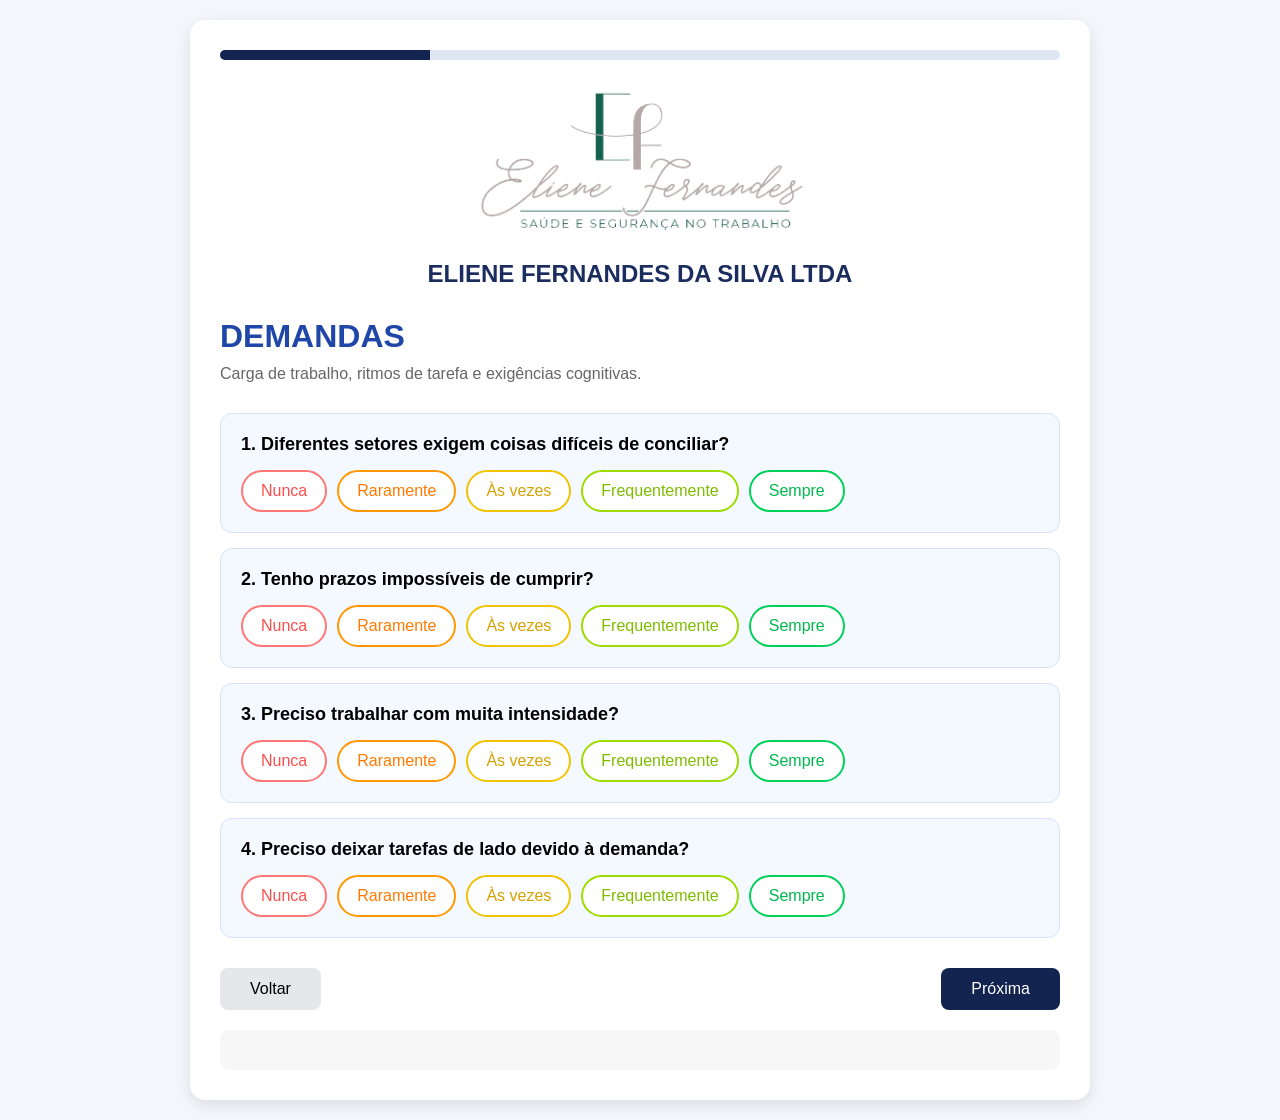
==== index.html @ 7eabae50 "mudando nome index" ====
<!DOCTYPE html>
<html lang="pt-br">
<head>
<meta charset="UTF-8">
<meta name="viewport" content="width=device-width, initial-scale=1.0">
<title>Questionário Psicossocial</title>
<link rel="stylesheet" href="style.css">

</head>
<body>

<div class="container">

<div class="progress">
<div class="progress-bar" id="progressBar"></div>
</div>
<img src="logo.png" alt="">

<div class="logo-area">
<h2>ELIENE FERNANDES DA SILVA LTDA</h2>
</div>

<form id="quizForm">

<!------------------------------------------------------- Página 1 --------------------------------------------------------------------------------->
<div class="step">

<h1 class="section-title">DEMANDAS</h1>
<p class="subtitle">Carga de trabalho, ritmos de tarefa e exigências cognitivas.</p>

<div id="questions1"></div>

</div>

<!------------------------------------------------------- Página 2 ---------------------------------------------------------------------------------->
<div class="step hidden">

<h1 class="section-title">CONTROLE</h1>
<p class="subtitle">Autonomia do trabalhador.</p>

<div id="questions2"></div>

</div>

<!-------------------------------------------------------- Página 3 --------------------------------------------------------------------------------->
<div class="step hidden">

<h1 class="section-title">APOIO DA GESTÃO</h1>
<p class="subtitle">Suporte da liderança.</p>

<div id="questions3"></div>

</div>

<!--------------------------------------------------------- Página 4 --------------------------------------------------------------------------------->
<div class="step hidden">

<h1 class="section-title">SUPORTE DOS COLEGAS</h1>
<p class="subtitle">Relacionamento com colegas.</p>

<div id="questions4"></div>

</div>

</form>

<div class="buttons">

<button class="btn-back" onclick="voltar()">Voltar</button>

<button class="btn-next" onclick="proximo()">Próxima</button>

</div>

<div id="resultado"></div>

</div>      
<script src="script.js"></script>
</body>
</html>
---- style.css ----
*{
margin:0;
padding:0;
box-sizing:border-box;
font-family:Arial, sans-serif;
}

img{
    width: 350px;
    display: block;
    margin-right: auto;
    margin-left: auto;
}

body{
background:#f3f6fb;
padding:20px;
}

.container{
max-width:900px;
margin:auto;
background:#fff;
padding:30px;
border-radius:15px;
box-shadow:0 5px 15px rgba(0,0,0,.1);
}

.progress{
height:10px;
background:#dfe6f3;
border-radius:50px;
overflow:hidden;
margin-bottom:25px;
}

.progress-bar{
height:100%;
width:25%;
background:#12244f;
transition:.4s;
}

.logo-area{
text-align:center;
margin-bottom:30px;
}

.logo-area h2{
color:#1b2d5f;
margin-top:10px;
}

.section-title{
font-size:32px;
font-weight:bold;
color:#2047a8;
margin-bottom:10px;
}

.subtitle{
color:#666;
margin-bottom:30px;
}

.question-card{
background:#f4f8ff;
border:1px solid #d6e2ff;
padding:20px;
border-radius:12px;
margin-bottom:15px;
}

.question{
font-size:18px;
font-weight:600;
margin-bottom:15px;
}

.options{
display:flex;
flex-wrap:wrap;
gap:10px;
}

.option{
padding:10px 18px;
border-radius:50px;
cursor:pointer;
border:2px solid;
background:white;
transition:.3s;
}

.option:hover{
transform:scale(1.05);
}

.nunca{
color:#ff4d4d;
border-color:#ff7777;
}

.raramente{
color:#ff7a00;
border-color:#ff9800;
}

.asvezes{
color:#d4a100;
border-color:#f0c400;
}

.freq{
color:#7ebc00;
border-color:#9edb00;
}

.sempre{
color:#00b84f;
border-color:#00d15a;
}

.selected{
color:white !important;
}

.nunca.selected{
background:#ff5252;
}

.raramente.selected{
background:#ff8c00;
}

.asvezes.selected{
background:#ffc107;
}

.freq.selected{
background:#8bc34a; 
}

.sempre.selected{
background:#00c853;
}

.buttons{
display:flex;
justify-content:space-between;
margin-top:30px;
}

button{
padding:12px 30px;
border:none;
border-radius:8px;
cursor:pointer;
font-size:16px;
}

.btn-back{
background:#e5e7eb;
}

.btn-next{
background:#12244f;
color:white;
}

.hidden{
display:none;
}

#resultado{
white-space:pre-wrap;
background:#f7f7f7;
padding:20px;
border-radius:10px;
margin-top:20px;
}
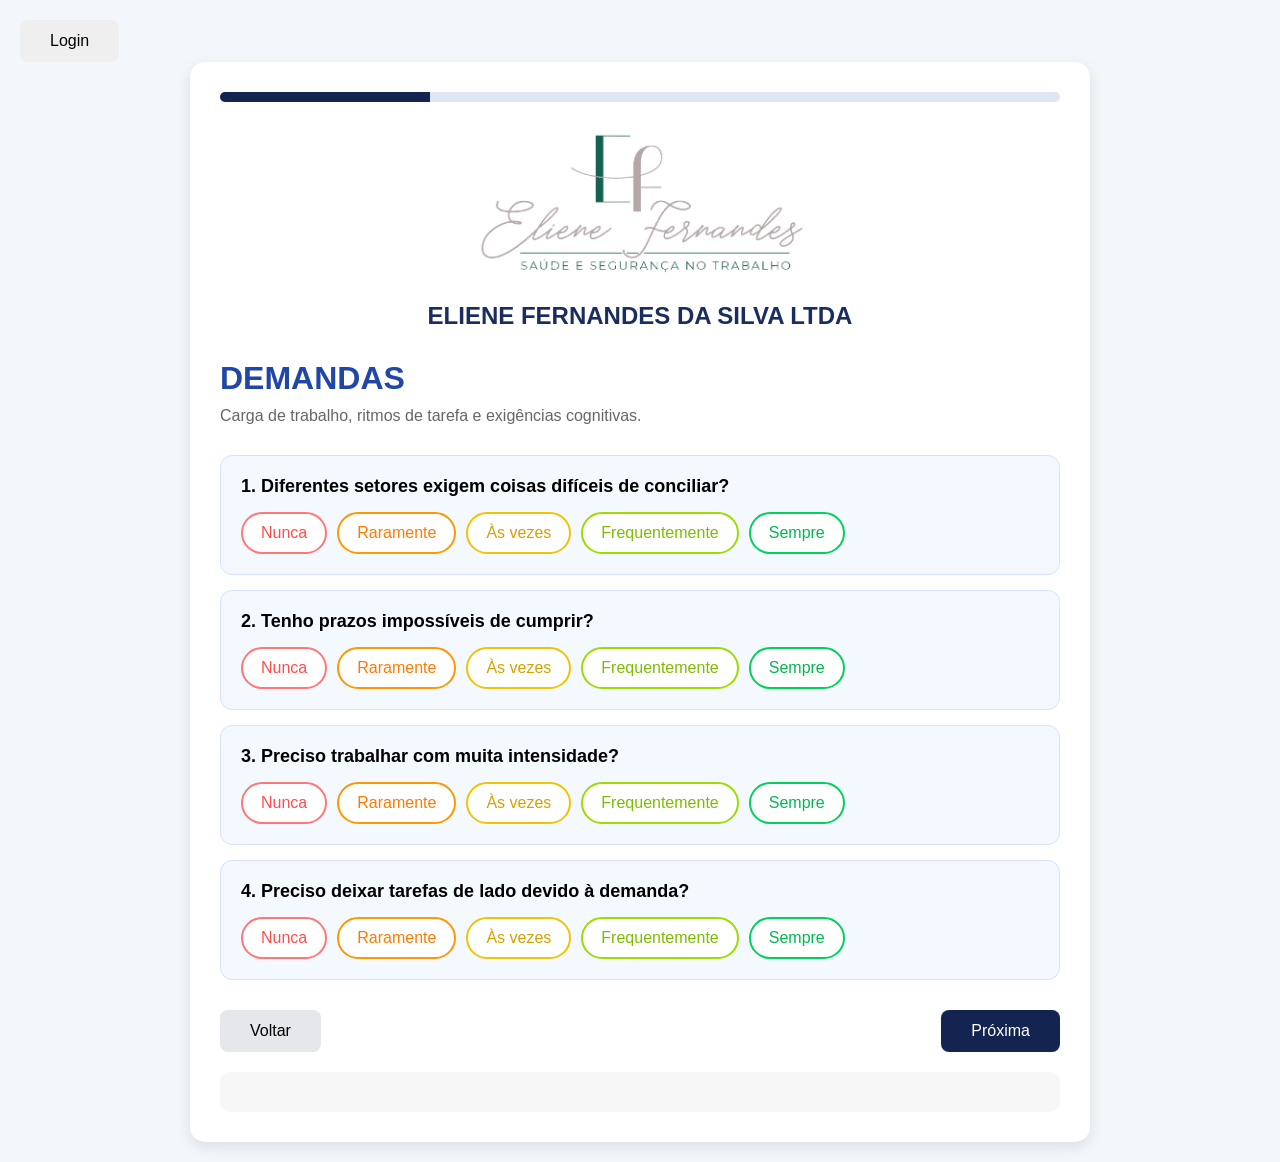
==== commit b57dd7ed: "ACRESCENTANDO TELA DE LOGIN" ====
--- a/index.html
+++ b/index.html
@@ -4,11 +4,14 @@
 <meta charset="UTF-8">
 <meta name="viewport" content="width=device-width, initial-scale=1.0">
 <title>Questionário Psicossocial</title>
-<link rel="stylesheet" href="style.css">
+<link rel="stylesheet" href="CSS/style.css">
 
 </head>
 <body>
 
+    <ul>
+         <a href="login.html"><button>Login</button></a>
+    </ul>
 <div class="container">
 
 <div class="progress">
@@ -75,6 +78,6 @@
 <div id="resultado"></div>
 
 </div>      
-<script src="script.js"></script>
+<script src="JS/script.js"></script>
 </body>
 </html>
--- a/CSS/style.css
+++ b/CSS/style.css
@@ -0,0 +1,184 @@
+
+*{
+margin:0;
+padding:0;
+box-sizing:border-box;
+font-family:Arial, sans-serif;
+}
+
+img{
+    width: 350px;
+    display: block;
+    margin-right: auto;
+    margin-left: auto;
+}
+
+body{
+background:#f3f6fb;
+padding:20px;
+}
+
+.container{
+max-width:900px;
+margin:auto;
+background:#fff;
+padding:30px;
+border-radius:15px;
+box-shadow:0 5px 15px rgba(0,0,0,.1);
+}
+
+.progress{
+height:10px;
+background:#dfe6f3;
+border-radius:50px;
+overflow:hidden;
+margin-bottom:25px;
+}
+
+.progress-bar{
+height:100%;
+width:25%;
+background:#12244f;
+transition:.4s;
+}
+
+.logo-area{
+text-align:center;
+margin-bottom:30px;
+}
+
+.logo-area h2{
+color:#1b2d5f;
+margin-top:10px;
+}
+
+.section-title{
+font-size:32px;
+font-weight:bold;
+color:#2047a8;
+margin-bottom:10px;
+}
+
+.subtitle{
+color:#666;
+margin-bottom:30px;
+}
+
+.question-card{
+background:#f4f8ff;
+border:1px solid #d6e2ff;
+padding:20px;
+border-radius:12px;
+margin-bottom:15px;
+}
+
+.question{
+font-size:18px;
+font-weight:600;
+margin-bottom:15px;
+}
+
+.options{
+display:flex;
+flex-wrap:wrap;
+gap:10px;
+}
+
+.option{
+padding:10px 18px;
+border-radius:50px;
+cursor:pointer;
+border:2px solid;
+background:white;
+transition:.3s;
+}
+
+.option:hover{
+transform:scale(1.05);
+}
+
+.nunca{
+color:#ff4d4d;
+border-color:#ff7777;
+}
+
+.raramente{
+color:#ff7a00;
+border-color:#ff9800;
+}
+
+.asvezes{
+color:#d4a100;
+border-color:#f0c400;
+}
+
+.freq{
+color:#7ebc00;
+border-color:#9edb00;
+}
+
+.sempre{
+color:#00b84f;
+border-color:#00d15a;
+}
+
+.selected{
+color:white !important;
+}
+
+.nunca.selected{
+background:#ff5252;
+}
+
+.raramente.selected{
+background:#ff8c00;
+}
+
+.asvezes.selected{
+background:#ffc107;
+}
+
+.freq.selected{
+background:#8bc34a; 
+}
+
+.sempre.selected{
+background:#00c853;
+}
+
+.buttons{
+display:flex;
+justify-content:space-between;
+margin-top:30px;
+}
+
+button{
+padding:12px 30px;
+border:none;
+border-radius:8px;
+cursor:pointer;
+font-size:16px;
+}
+
+.btn-back{
+background:#e5e7eb;
+}
+
+.btn-next{
+background:#12244f;
+color:white;
+}
+
+.hidden{
+display:none;
+}
+
+#resultado{
+white-space:pre-wrap;
+background:#f7f7f7;
+padding:20px;
+border-radius:10px;
+margin-top:20px;
+}
+
+
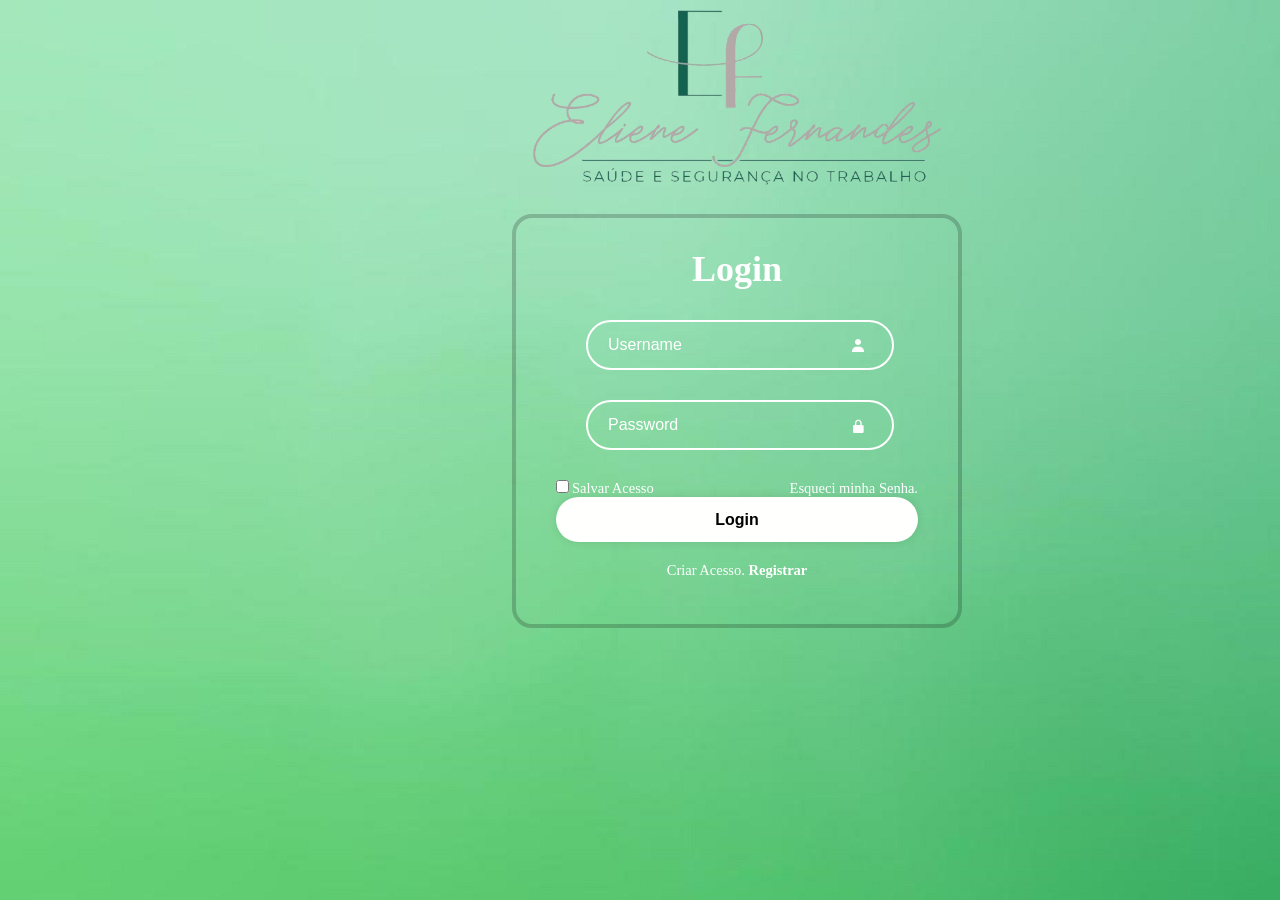
==== commit d8ff2652: "alterar para chamar a tela de login primeiro" ====
--- a/index.html
+++ b/index.html
@@ -1,83 +1,59 @@
 <!DOCTYPE html>
-<html lang="pt-br">
+<html lang="en">
 <head>
-<meta charset="UTF-8">
-<meta name="viewport" content="width=device-width, initial-scale=1.0">
-<title>Questionário Psicossocial</title>
-<link rel="stylesheet" href="CSS/style.css">
+    <meta charset="UTF-8">
+    <meta name="viewport" content="width=device-width, initial-scale=1.0">
+    <title>Login</title>
+    <link rel="stylesheet" href="CSS/login.css">
+    <link href='https://unpkg.com/boxicons@2.1.4/css/boxicons.min.css' rel='stylesheet'>
+</head>
+                        
+<body>
+                  <div  class="imgfundo">
+                    <img src="logo.png" alt="">
+                  </div>          
+    <div class="wrapper">
+        <form action="">
+            <h1>Login</h1>
+            <div class="input-box">
+                <input type="text" placeholder="Username" id="login" required>
+                <i class='bx bxs-user'></i>   
+            </div>
+            <div class="input-box">
+                <input type="password" placeholder="Password" id="senha" required> 
+                <i class='bx bxs-lock-alt'></i> 
+            </div>
 
-</head>
-<body>
 
-    <ul>
-         <a href="login.html"><button>Login</button></a>
-    </ul>
-<div class="container">
+            <div class="remember-forgot">
+                <label><input type="checkbox">Salvar Acesso 
+                </label>
+                <a href="#">Esqueci minha Senha.</a>
+            </div>
+            
+            
+            <input type="submit" value="Login" class="bnt-login" onclick="bnt(); return false" >
+            
 
-<div class="progress">
-<div class="progress-bar" id="progressBar"></div>
-</div>
-<img src="logo.png" alt="">
 
-<div class="logo-area">
-<h2>ELIENE FERNANDES DA SILVA LTDA</h2>
-</div>
+            <div class="register-link">
+                <p>Criar Acesso. <a href="#">Registrar</a></p>
+            </div>
+        </form>
+    </div>
 
-<form id="quizForm">
+   <script>
+      function bnt() { 
+            let login = document.getElementById('login').value;
+            let senha = document.getElementById('senha').value;
 
-<!------------------------------------------------------- Página 1 --------------------------------------------------------------------------------->
-<div class="step">
-
-<h1 class="section-title">DEMANDAS</h1>
-<p class="subtitle">Carga de trabalho, ritmos de tarefa e exigências cognitivas.</p>
-
-<div id="questions1"></div>
-
-</div>
-
-<!------------------------------------------------------- Página 2 ---------------------------------------------------------------------------------->
-<div class="step hidden">
-
-<h1 class="section-title">CONTROLE</h1>
-<p class="subtitle">Autonomia do trabalhador.</p>
-
-<div id="questions2"></div>
-
-</div>
-
-<!-------------------------------------------------------- Página 3 --------------------------------------------------------------------------------->
-<div class="step hidden">
-
-<h1 class="section-title">APOIO DA GESTÃO</h1>
-<p class="subtitle">Suporte da liderança.</p>
-
-<div id="questions3"></div>
-
-</div>
-
-<!--------------------------------------------------------- Página 4 --------------------------------------------------------------------------------->
-<div class="step hidden">
-
-<h1 class="section-title">SUPORTE DOS COLEGAS</h1>
-<p class="subtitle">Relacionamento com colegas.</p>
-
-<div id="questions4"></div>
-
-</div>
-
-</form>
-
-<div class="buttons">
-
-<button class="btn-back" onclick="voltar()">Voltar</button>
-
-<button class="btn-next" onclick="proximo()">Próxima</button>
-
-</div>
-
-<div id="resultado"></div>
-
-</div>      
-<script src="JS/script.js"></script>
+            if(login == "alessandro" && senha =="123"){
+                
+                location.href="questionario.html";
+            }else{
+                alert('Usuário e Senha incorreto!');
+            }
+        }
+    </script>   
 </body>
 </html>
--- a/CSS/login.css
+++ b/CSS/login.css
@@ -0,0 +1,160 @@
+* {
+    margin: 0;
+    padding: 0;
+    box-sizing: border-box;
+    /*font-family: "Poppins", sans-serif;*/
+
+}
+
+
+
+    
+
+/* Corpo do login */
+body {
+      
+        width: 100%;
+        overflow-x: hidden;
+        background-image: url('fundo-login.jpg');
+}
+
+
+.imgfundo img{
+    height: 210px;
+    position: relative;
+    left: 40%;
+    
+    
+   
+    
+   
+}
+
+/* Caixa do Login */
+.wrapper {
+    width: 450px;
+    position: relative;
+    left: 40%;
+    background: transparent;
+    border: 4PX solid rgba(0, 0, 0, 0.2);
+    color: #fff;
+    border-radius: 20px;
+    padding: 30px 40px;
+
+}
+/* Texto Login */
+.wrapper h1 {
+    font-size: 36px;
+    text-align: center;
+
+}
+
+/* Label Login e Senha */
+.wrapper .input-box {
+    position: relative;
+    width: 85%;
+    height: 50PX;
+    margin: 30px;
+
+}
+
+.input-box input {
+    width: 100%;
+    height: 100%;
+    background: transparent;
+    border: none;
+    outline: none;
+    border: 2px solid rgba(255, 255, 255, 2);
+    border-radius: 40px;
+    font-size: 16px;
+    color: #fff;
+    padding: 20px 20px 20px;
+
+}
+
+
+.input-box input::placeholder {
+    color: #fff;
+
+}
+
+/* Icones */
+.input-box i {
+    position: absolute;
+    right: 20PX;
+    top: 35%;
+    transform: translate(-50%) ;
+
+}
+
+.wrapper .remember-forgot {
+    display: flex;
+    justify-content: space-between;
+    font-size: 14.5px;
+    margin: -15 0 15px;
+    
+    
+}
+
+.remember-forgot label input {
+    accent-color: #fff;
+    margin-right: 3px;
+   
+
+}
+
+.remember-forgot a {
+    color: #fff;
+    text-decoration: none;
+    
+
+}
+
+.remember-forgot a:hover {
+    text-decoration: underline;
+
+}
+
+/* Botão Login */
+.wrapper .bnt-login {
+    width: 100%;
+    height: 45px;
+    background: #fffffd;
+    border: none;
+    outline: none;
+    border-radius: 40px;
+    box-shadow: 0 0 10px rgba(0, 0, 0, .1);
+    cursor: pointer;
+    font-size: 16px;
+    color: #000000;
+    font-weight: 600;
+
+ 
+  
+
+}
+
+.wrapper .bnt-login:hover{
+    transition: background, color 0.6s;
+    background: rgb(0, 97, 243);
+    color: #ededed;
+   
+}
+
+
+.wrapper .register-link {
+    font-size: 14.5px;
+    text-align: center;
+    margin: 20px 0 15px;
+
+}
+
+.register-link p a {
+    color: #fff;
+    text-decoration: none;
+    font-weight: 600;
+}
+
+.register-link p a:hover {
+    text-decoration: underline;
+}
